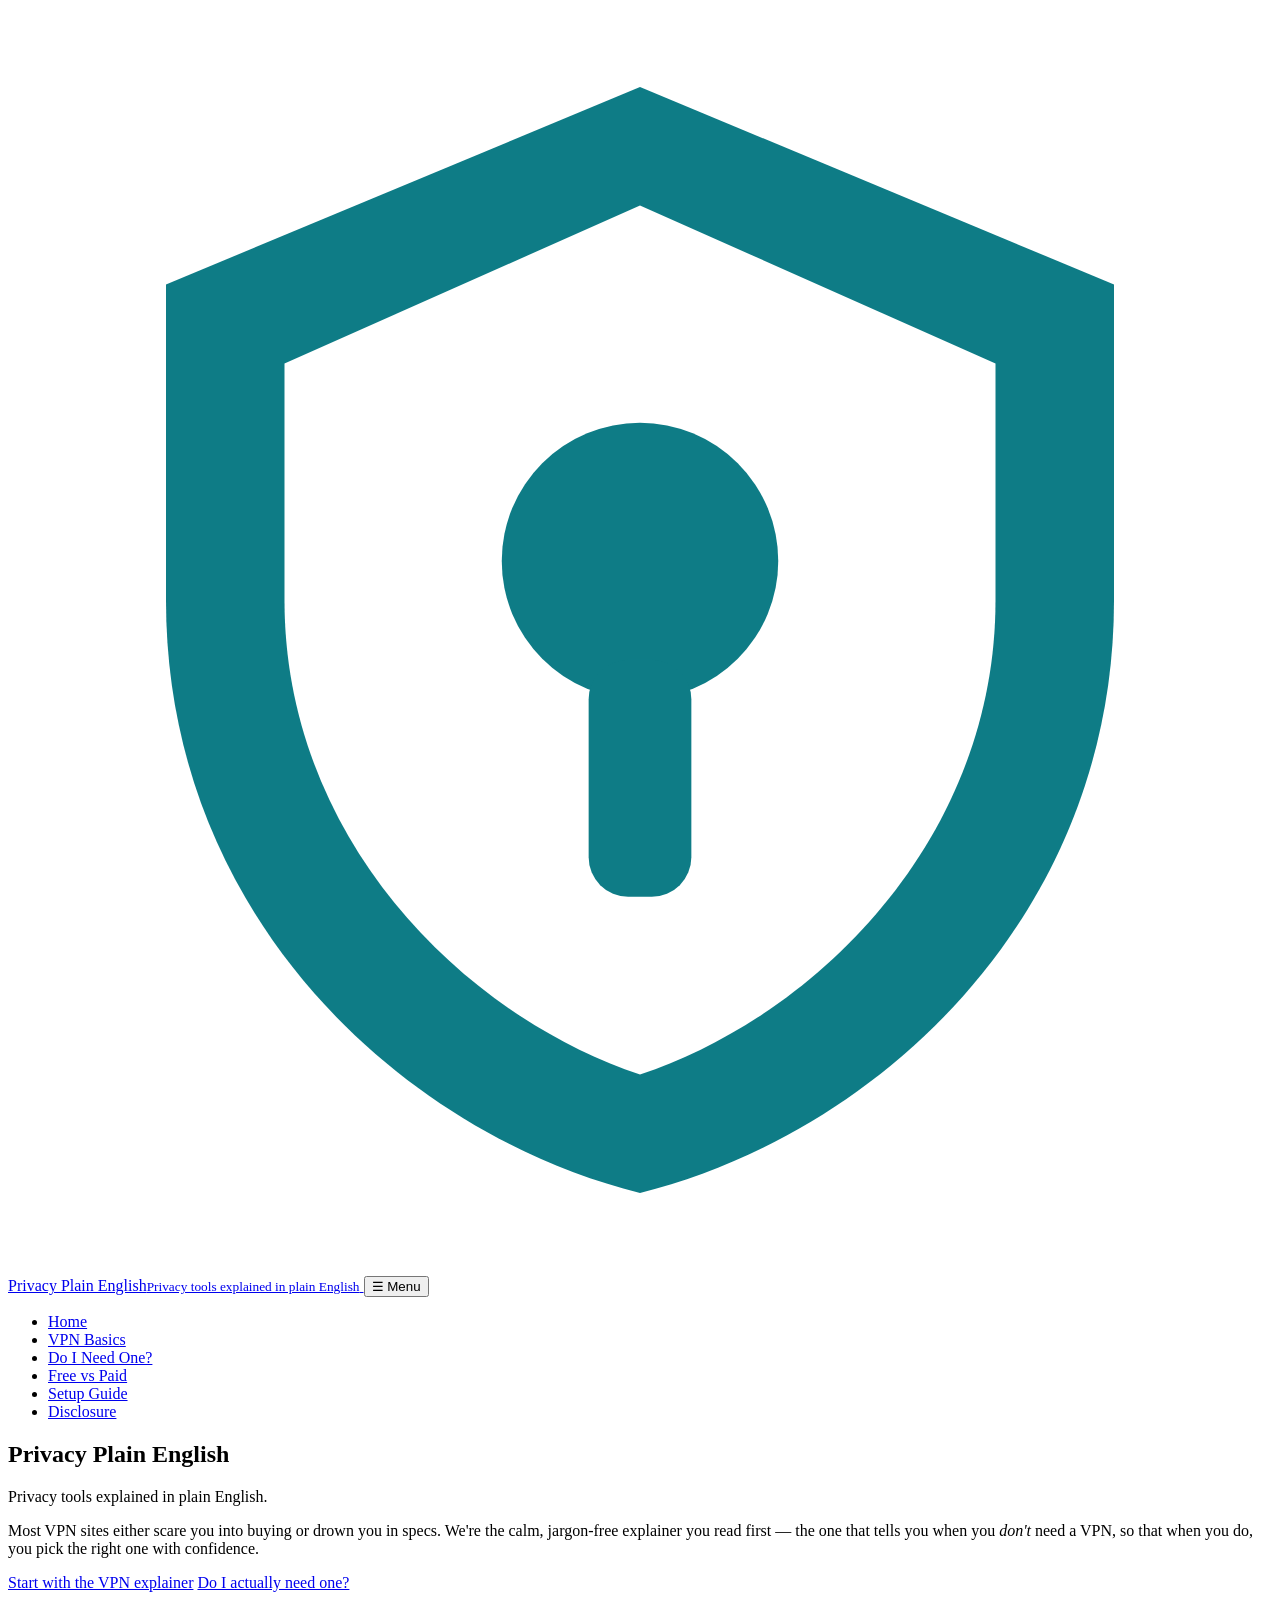
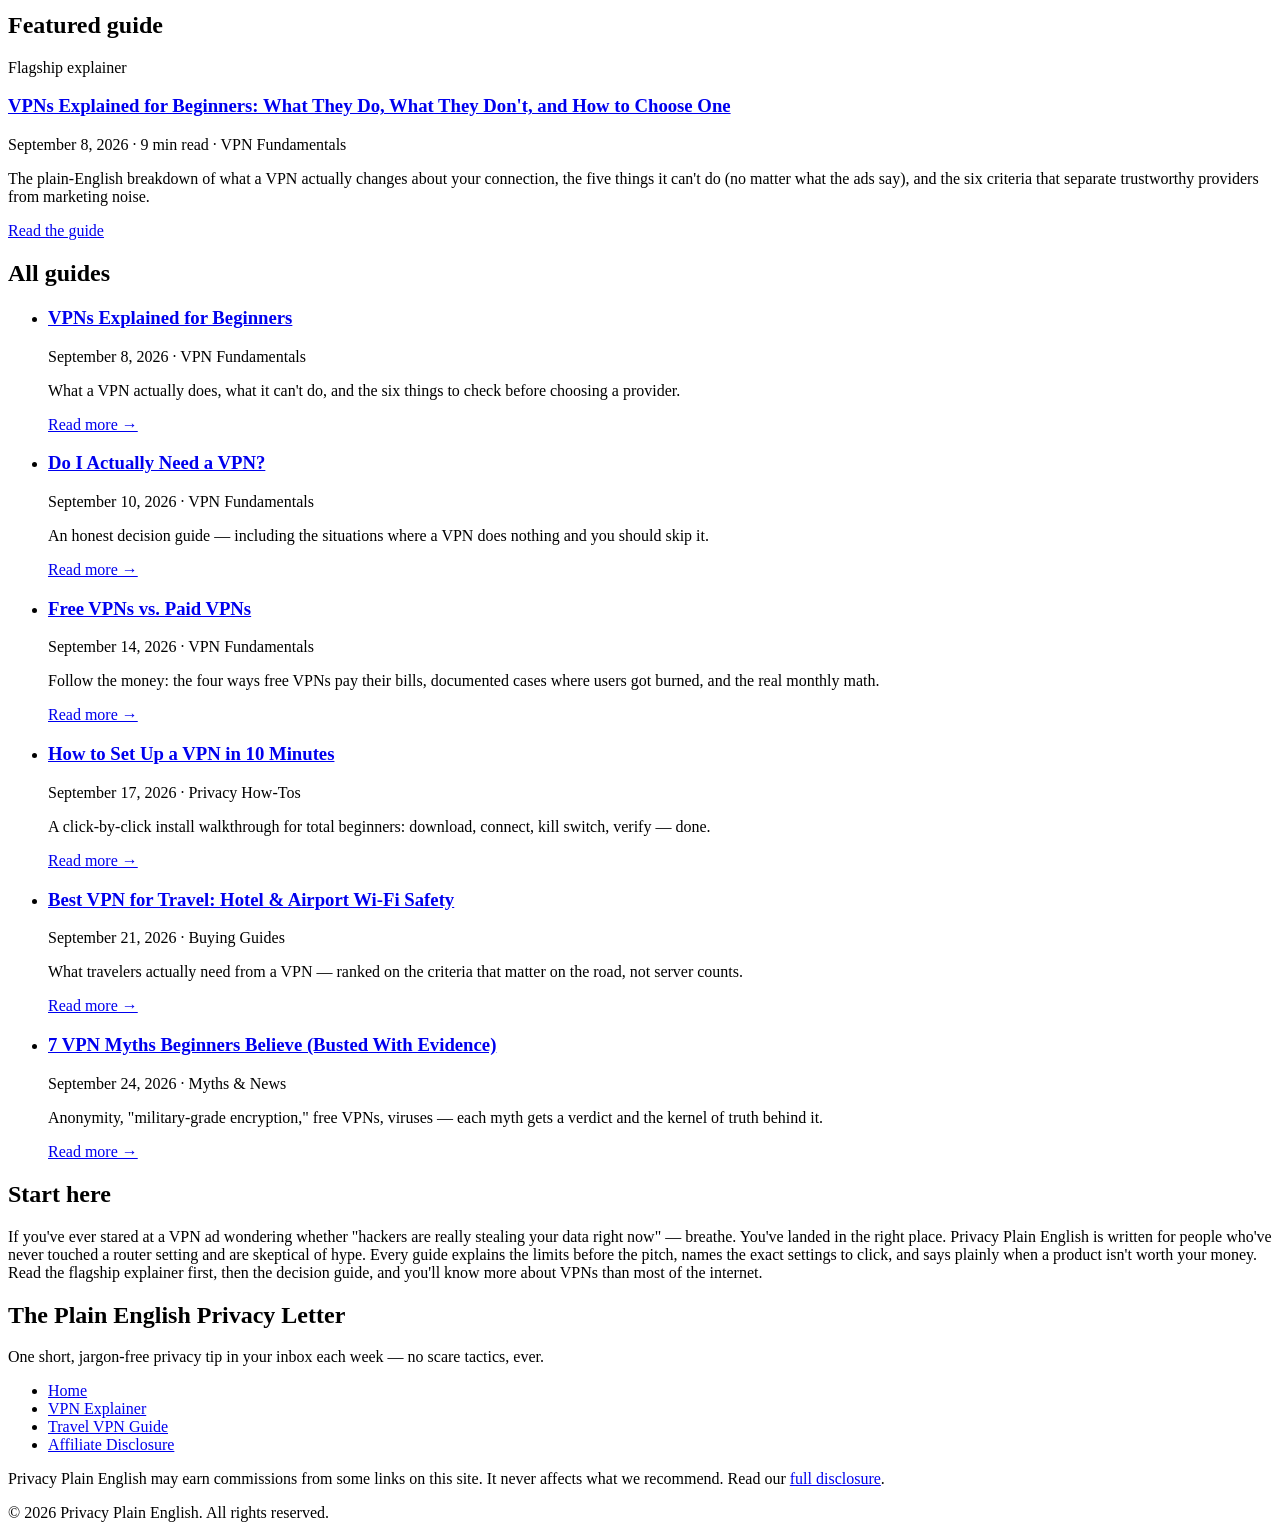
==== index.html @ 390516c3 "Initial upload: Privacy Plain English - VPN and privacy basics" ====
<!DOCTYPE html>
<html lang="en">
<head>
  <meta charset="UTF-8">
  <meta name="viewport" content="width=device-width, initial-scale=1.0">
  <!-- MEDIVAVINE/JOURNEY: paste ad network script here -->
  <title>Privacy Plain English — Privacy tools explained in plain English</title>
  <meta name="description" content="Privacy Plain English explains VPNs and digital privacy tools in calm, jargon-free language. No fear, no hype — just honest guides for absolute beginners.">
  <meta property="og:title" content="Privacy Plain English — Privacy tools explained in plain English">
  <meta property="og:description" content="Calm, jargon-free VPN and privacy guides for absolute beginners. We tell you when you don't need a VPN, so you can trust us when you do.">
  <meta property="og:type" content="website">
  <meta property="og:url" content="https://vpn-privacy.pages.dev/">
  <link rel="stylesheet" href="styles.css">
</head>
<body>
  <header class="site-header">
    <div class="header-inner">
      <a class="brand" href="index.html" aria-label="Privacy Plain English — home">
        <svg class="brand-mark" viewBox="0 0 32 32" role="img" aria-label="Privacy Plain English logo: a shield with a keyhole">
          <path d="M16 2 L28 7 V15 C28 23 22 28.5 16 30 C10 28.5 4 23 4 15 V7 Z" fill="#0e7c86"/>
          <path d="M16 5 L25 9 V15 C25 21 20.5 25.5 16 27 C11.5 25.5 7 21 7 15 V9 Z" fill="#ffffff"/>
          <circle cx="16" cy="14" r="3.5" fill="#0e7c86"/>
          <rect x="14.7" y="16.5" width="2.6" height="6" rx="1" fill="#0e7c86"/>
        </svg>
        <span class="brand-name">Privacy Plain English<small>Privacy tools explained in plain English</small></span>
      </a>
      <button class="nav-toggle" id="navToggle" aria-expanded="false" aria-controls="primaryNav" aria-label="Open menu">☰ Menu</button>
      <nav class="site-nav" id="primaryNav" aria-label="Primary">
        <ul>
          <li><a href="index.html">Home</a></li>
          <li><a href="articles/vpn-explained-for-beginners.html">VPN Basics</a></li>
          <li><a href="articles/do-i-need-a-vpn.html">Do I Need One?</a></li>
          <li><a href="articles/free-vs-paid-vpns.html">Free vs Paid</a></li>
          <li><a href="articles/how-to-set-up-a-vpn.html">Setup Guide</a></li>
          <li><a href="disclosure.html">Disclosure</a></li>
        </ul>
      </nav>
    </div>
  </header>

  <main>
    <section class="hero" aria-labelledby="hero-title">
      <div class="wrap">
        <h1 id="hero-title">Privacy Plain English</h1>
        <p class="tagline">Privacy tools explained in plain English.</p>
        <p class="pitch">Most VPN sites either scare you into buying or drown you in specs. We're the calm, jargon-free explainer you read first — the one that tells you when you <em>don't</em> need a VPN, so that when you do, you pick the right one with confidence.</p>
        <a class="btn" href="articles/vpn-explained-for-beginners.html">Start with the VPN explainer</a>
        <a class="btn-ghost" href="articles/do-i-need-a-vpn.html">Do I actually need one?</a>
      </div>
    </section>

    <section class="section" aria-labelledby="featured-title">
      <div class="wrap">
        <h2 id="featured-title">Featured guide</h2>
        <div class="featured-card">
          <p class="kicker">Flagship explainer</p>
          <h3><a href="articles/vpn-explained-for-beginners.html">VPNs Explained for Beginners: What They Do, What They Don't, and How to Choose One</a></h3>
          <p class="meta">September 8, 2026 · 9 min read · VPN Fundamentals</p>
          <p>The plain-English breakdown of what a VPN actually changes about your connection, the five things it can't do (no matter what the ads say), and the six criteria that separate trustworthy providers from marketing noise.</p>
          <a class="btn-ghost" href="articles/vpn-explained-for-beginners.html">Read the guide</a>
        </div>
      </div>
    </section>

    <section class="section" aria-labelledby="all-articles" style="padding-top:0;">
      <div class="wrap">
        <h2 id="all-articles">All guides</h2>
        <ul class="card-grid">
          <li class="card">
            <h3><a href="articles/vpn-explained-for-beginners.html">VPNs Explained for Beginners</a></h3>
            <p class="meta">September 8, 2026 · VPN Fundamentals</p>
            <p>What a VPN actually does, what it can't do, and the six things to check before choosing a provider.</p>
            <a class="read-more" href="articles/vpn-explained-for-beginners.html">Read more →</a>
          </li>
          <li class="card">
            <h3><a href="articles/do-i-need-a-vpn.html">Do I Actually Need a VPN?</a></h3>
            <p class="meta">September 10, 2026 · VPN Fundamentals</p>
            <p>An honest decision guide — including the situations where a VPN does nothing and you should skip it.</p>
            <a class="read-more" href="articles/do-i-need-a-vpn.html">Read more →</a>
          </li>
          <li class="card">
            <h3><a href="articles/free-vs-paid-vpns.html">Free VPNs vs. Paid VPNs</a></h3>
            <p class="meta">September 14, 2026 · VPN Fundamentals</p>
            <p>Follow the money: the four ways free VPNs pay their bills, documented cases where users got burned, and the real monthly math.</p>
            <a class="read-more" href="articles/free-vs-paid-vpns.html">Read more →</a>
          </li>
          <li class="card">
            <h3><a href="articles/how-to-set-up-a-vpn.html">How to Set Up a VPN in 10 Minutes</a></h3>
            <p class="meta">September 17, 2026 · Privacy How-Tos</p>
            <p>A click-by-click install walkthrough for total beginners: download, connect, kill switch, verify — done.</p>
            <a class="read-more" href="articles/how-to-set-up-a-vpn.html">Read more →</a>
          </li>
          <li class="card">
            <h3><a href="articles/best-vpn-for-travel.html">Best VPN for Travel: Hotel &amp; Airport Wi-Fi Safety</a></h3>
            <p class="meta">September 21, 2026 · Buying Guides</p>
            <p>What travelers actually need from a VPN — ranked on the criteria that matter on the road, not server counts.</p>
            <a class="read-more" href="articles/best-vpn-for-travel.html">Read more →</a>
          </li>
          <li class="card">
            <h3><a href="articles/vpn-myths-busted.html">7 VPN Myths Beginners Believe (Busted With Evidence)</a></h3>
            <p class="meta">September 24, 2026 · Myths &amp; News</p>
            <p>Anonymity, "military-grade encryption," free VPNs, viruses — each myth gets a verdict and the kernel of truth behind it.</p>
            <a class="read-more" href="articles/vpn-myths-busted.html">Read more →</a>
          </li>
        </ul>
      </div>
    </section>

    <section class="section" aria-labelledby="about-title" style="padding-top:0;">
      <div class="wrap">
        <div class="about-blurb">
          <h2 id="about-title">Start here</h2>
          <p>If you've ever stared at a VPN ad wondering whether "hackers are really stealing your data right now" — breathe. You've landed in the right place. Privacy Plain English is written for people who've never touched a router setting and are skeptical of hype. Every guide explains the limits before the pitch, names the exact settings to click, and says plainly when a product isn't worth your money. Read the flagship explainer first, then the decision guide, and you'll know more about VPNs than most of the internet.</p>
        </div>
      </div>
    </section>

    <section class="section" aria-labelledby="newsletter-title" style="padding-top:0;">
      <div class="wrap">
        <div class="newsletter-card">
          <h2 id="newsletter-title">The Plain English Privacy Letter</h2>
          <p>One short, jargon-free privacy tip in your inbox each week — no scare tactics, ever.</p>
          <!-- NEWSLETTER: paste Beehiiv/Substack embed here -->
        </div>
      </div>
    </section>
  </main>

  <footer class="site-footer">
    <div class="wrap">
      <div class="footer-grid">
        <nav aria-label="Footer">
          <ul>
            <li><a href="index.html">Home</a></li>
            <li><a href="articles/vpn-explained-for-beginners.html">VPN Explainer</a></li>
            <li><a href="articles/best-vpn-for-travel.html">Travel VPN Guide</a></li>
            <li><a href="disclosure.html">Affiliate Disclosure</a></li>
          </ul>
        </nav>
        <div>
          <p class="footer-note">Privacy Plain English may earn commissions from some links on this site. It never affects what we recommend. Read our <a href="disclosure.html">full disclosure</a>.</p>
        </div>
      </div>
      <p class="footer-note">© 2026 Privacy Plain English. All rights reserved.</p>
    </div>
  </footer>

  <script>
    (function () {
      var toggle = document.getElementById('navToggle');
      var nav = document.getElementById('primaryNav');
      toggle.addEventListener('click', function () {
        var open = nav.classList.toggle('open');
        toggle.setAttribute('aria-expanded', open ? 'true' : 'false');
        toggle.setAttribute('aria-label', open ? 'Close menu' : 'Open menu');
      });
    })();
  </script>
</body>
</html>
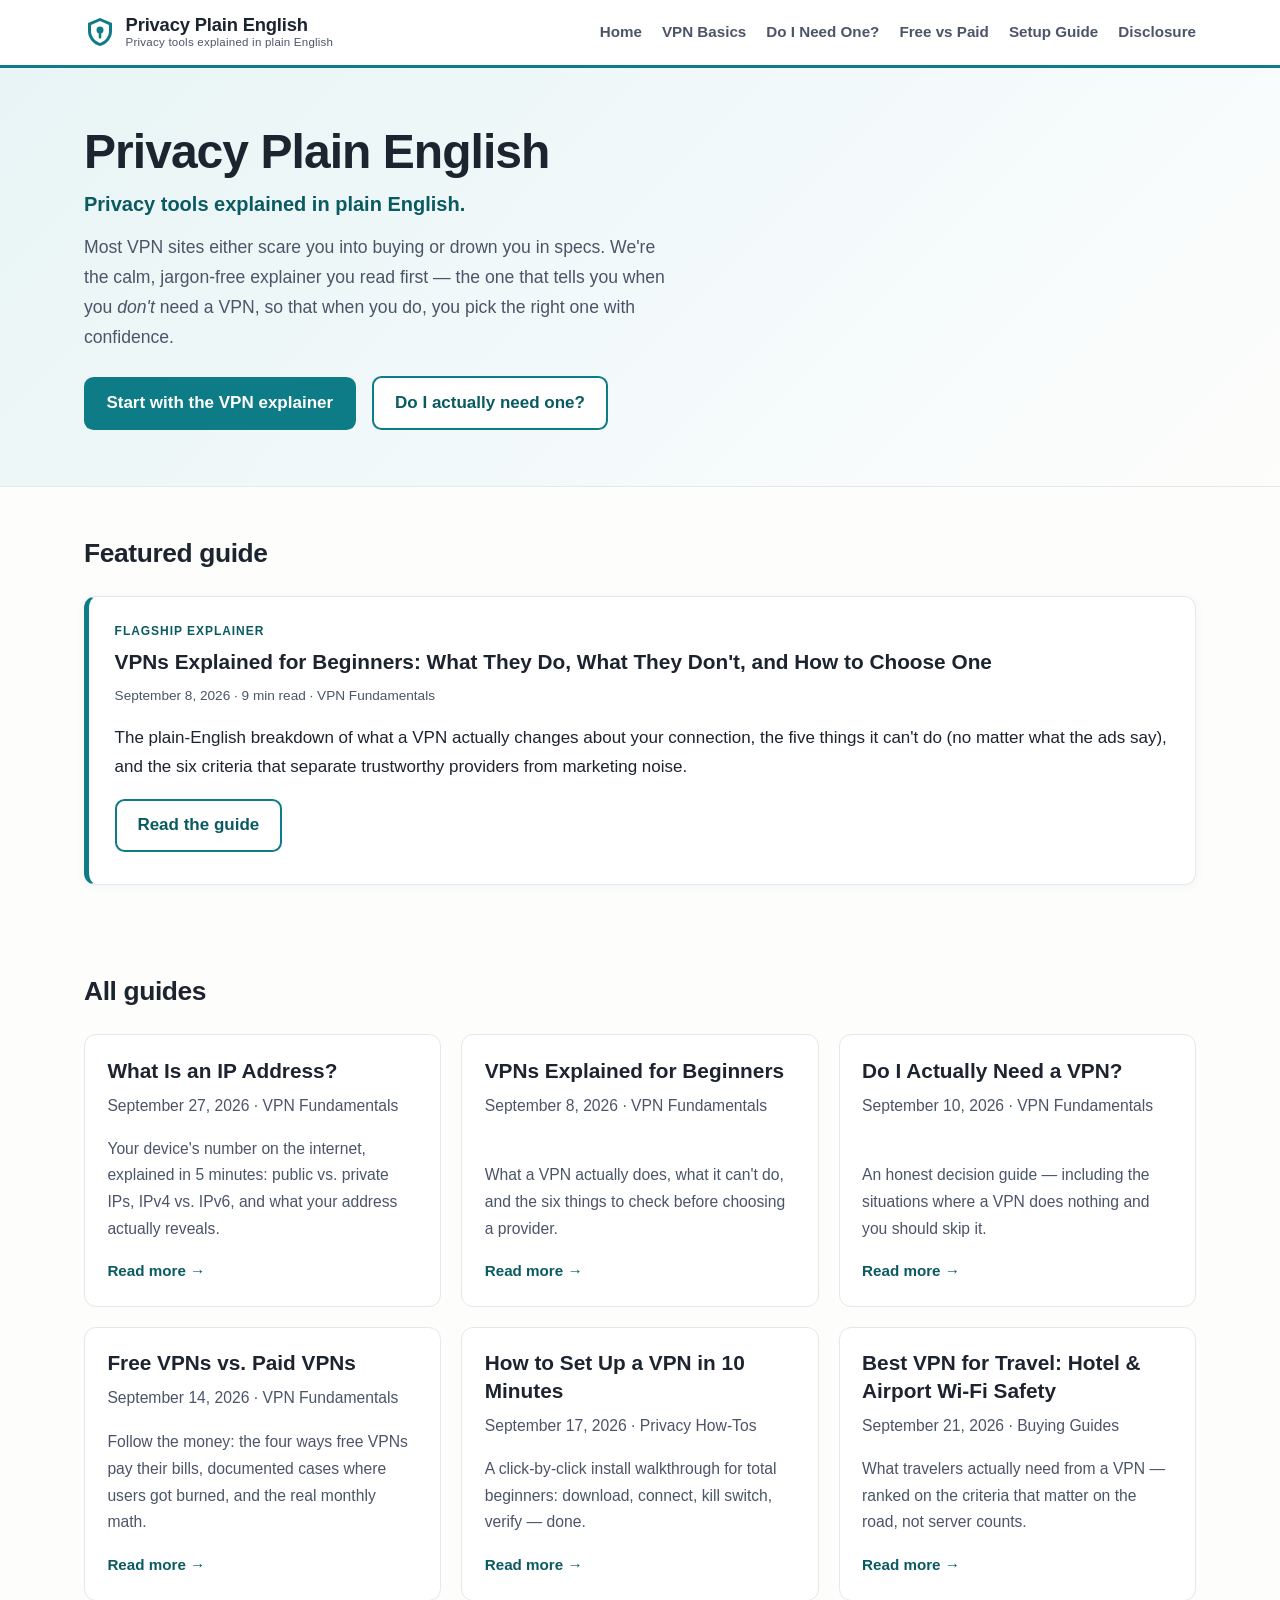
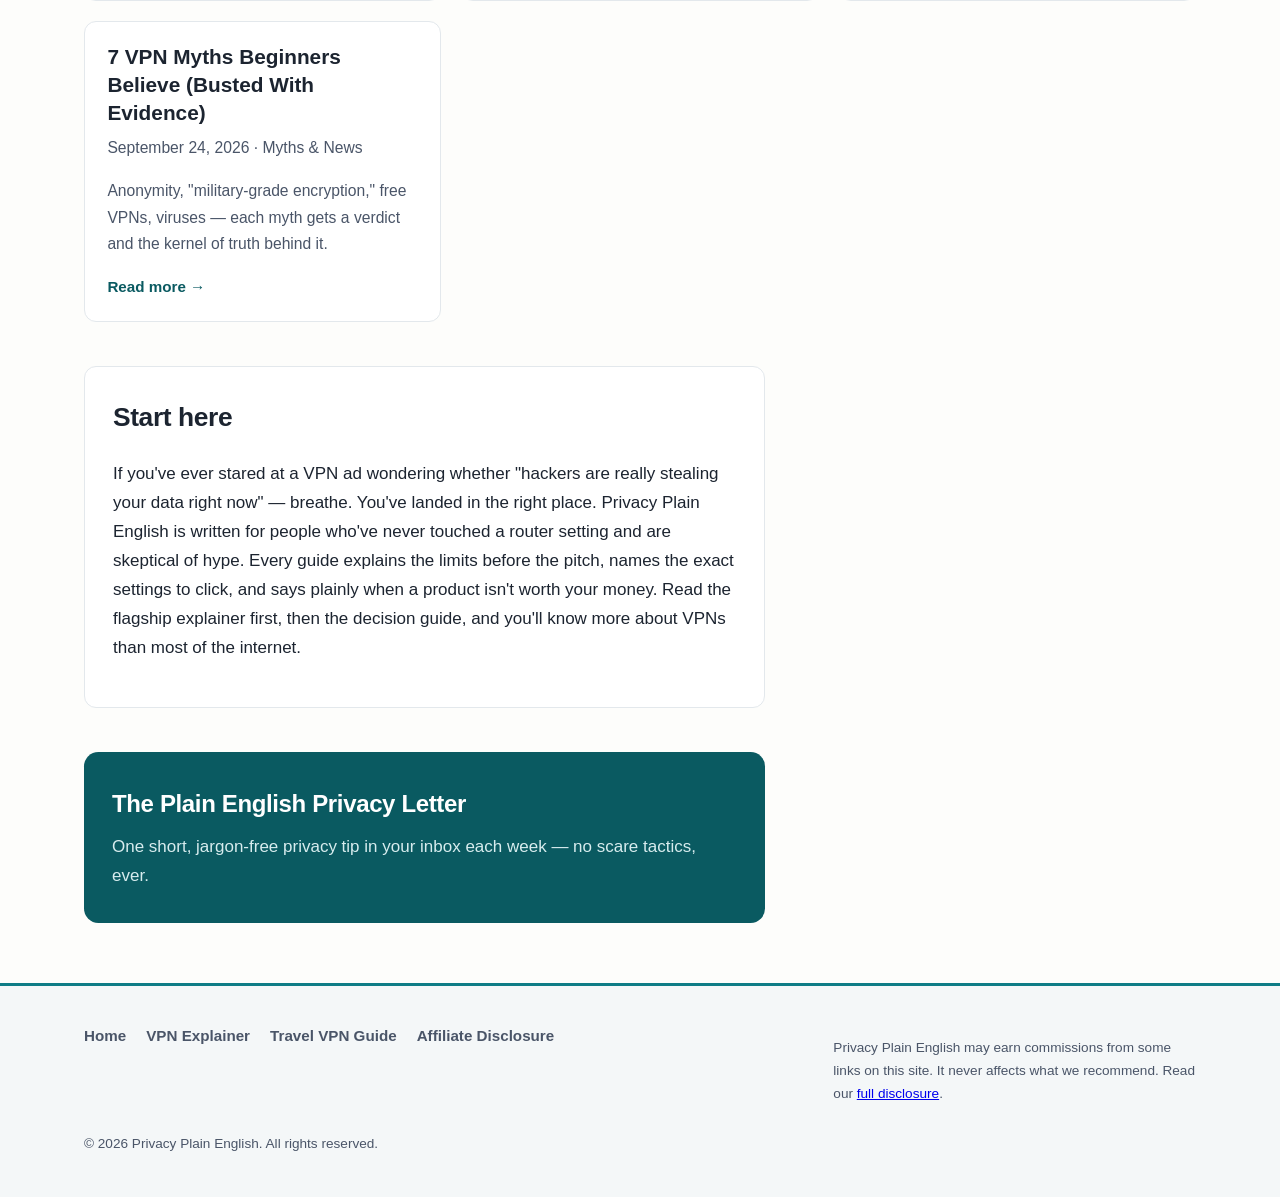
==== commit d7637bd3: "Sync index.html with new article" ====
--- a/index.html
+++ b/index.html
@@ -66,6 +66,12 @@
       <div class="wrap">
         <h2 id="all-articles">All guides</h2>
         <ul class="card-grid">
+          <li class="card">
+            <h3><a href="articles/what-is-an-ip-address.html">What Is an IP Address?</a></h3>
+            <p class="meta">September 27, 2026 · VPN Fundamentals</p>
+            <p>Your device's number on the internet, explained in 5 minutes: public vs. private IPs, IPv4 vs. IPv6, and what your address actually reveals.</p>
+            <a class="read-more" href="articles/what-is-an-ip-address.html">Read more →</a>
+          </li>
           <li class="card">
             <h3><a href="articles/vpn-explained-for-beginners.html">VPNs Explained for Beginners</a></h3>
             <p class="meta">September 8, 2026 · VPN Fundamentals</p>
--- a/styles.css
+++ b/styles.css
@@ -0,0 +1,428 @@
+/* Privacy Plain English — editorial blog styles
+   Accent: #0e7c86 (teal). Mobile-first, no frameworks. */
+
+:root {
+  --accent: #0e7c86;
+  --accent-dark: #0a5a61;
+  --accent-soft: #e8f4f5;
+  --ink: #1c2430;
+  --ink-soft: #4a5568;
+  --paper: #fdfdfb;
+  --line: #e3e8ec;
+  --card: #ffffff;
+  --maxw: 72ch;
+}
+
+* { box-sizing: border-box; }
+
+html { -webkit-text-size-adjust: 100%; scroll-behavior: smooth; }
+
+body {
+  margin: 0;
+  font-family: -apple-system, BlinkMacSystemFont, "Segoe UI", Roboto, Helvetica,
+               Arial, sans-serif, "Apple Color Emoji", "Segoe UI Emoji";
+  color: var(--ink);
+  background: var(--paper);
+  line-height: 1.7;
+  font-size: 1.0625rem;
+}
+
+/* ---------- Header & nav ---------- */
+
+.site-header {
+  border-bottom: 3px solid var(--accent);
+  background: var(--card);
+  position: sticky;
+  top: 0;
+  z-index: 50;
+}
+
+.header-inner {
+  max-width: 72rem;
+  margin: 0 auto;
+  padding: 0.9rem 1.25rem;
+  display: flex;
+  align-items: center;
+  justify-content: space-between;
+  gap: 1rem;
+}
+
+.brand {
+  display: flex;
+  align-items: center;
+  gap: 0.6rem;
+  text-decoration: none;
+  color: var(--ink);
+}
+
+.brand-mark {
+  width: 2rem;
+  height: 2rem;
+  flex: none;
+}
+
+.brand-name {
+  font-size: 1.15rem;
+  font-weight: 700;
+  letter-spacing: -0.01em;
+  line-height: 1.2;
+}
+
+.brand-name small {
+  display: block;
+  font-size: 0.72rem;
+  font-weight: 500;
+  color: var(--ink-soft);
+  letter-spacing: 0.02em;
+}
+
+.nav-toggle {
+  display: none;
+  background: none;
+  border: 2px solid var(--line);
+  border-radius: 0.5rem;
+  padding: 0.45rem 0.7rem;
+  font-size: 1rem;
+  cursor: pointer;
+  color: var(--ink);
+}
+
+.site-nav ul {
+  list-style: none;
+  margin: 0;
+  padding: 0;
+  display: flex;
+  gap: 1.25rem;
+  align-items: center;
+}
+
+.site-nav a {
+  text-decoration: none;
+  color: var(--ink-soft);
+  font-weight: 600;
+  font-size: 0.95rem;
+  padding: 0.25rem 0;
+  border-bottom: 2px solid transparent;
+}
+
+.site-nav a:hover,
+.site-nav a:focus-visible {
+  color: var(--accent-dark);
+  border-bottom-color: var(--accent);
+}
+
+/* ---------- Layout ---------- */
+
+.wrap {
+  max-width: 72rem;
+  margin: 0 auto;
+  padding: 0 1.25rem;
+}
+
+main { display: block; }
+
+/* ---------- Hero (homepage) ---------- */
+
+.hero {
+  background: linear-gradient(135deg, var(--accent-soft) 0%, #f4fafb 60%, var(--paper) 100%);
+  border-bottom: 1px solid var(--line);
+  padding: 3.5rem 0 3rem;
+}
+
+.hero h1 {
+  font-size: 2.5rem;
+  line-height: 1.15;
+  letter-spacing: -0.02em;
+  margin: 0 0 0.5rem;
+  max-width: 22ch;
+}
+
+.hero .tagline {
+  font-size: 1.25rem;
+  color: var(--accent-dark);
+  font-weight: 600;
+  margin: 0 0 0.75rem;
+}
+
+.hero p.pitch {
+  max-width: 60ch;
+  color: var(--ink-soft);
+  margin: 0 0 1.5rem;
+  font-size: 1.1rem;
+}
+
+.btn {
+  display: inline-block;
+  background: var(--accent);
+  color: #fff;
+  text-decoration: none;
+  font-weight: 700;
+  padding: 0.75rem 1.4rem;
+  border-radius: 0.6rem;
+  margin-right: 0.75rem;
+  margin-bottom: 0.5rem;
+}
+
+.btn:hover, .btn:focus-visible { background: var(--accent-dark); }
+
+.btn-ghost {
+  display: inline-block;
+  border: 2px solid var(--accent);
+  color: var(--accent-dark);
+  text-decoration: none;
+  font-weight: 700;
+  padding: 0.65rem 1.3rem;
+  border-radius: 0.6rem;
+  margin-bottom: 0.5rem;
+  background: #fff;
+}
+
+.btn-ghost:hover, .btn-ghost:focus-visible { background: var(--accent-soft); }
+
+/* ---------- Sections ---------- */
+
+.section { padding: 2.75rem 0; }
+.section h2 {
+  font-size: 1.65rem;
+  letter-spacing: -0.015em;
+  margin: 0 0 1.25rem;
+}
+
+/* ---------- Cards & grids ---------- */
+
+.featured-card {
+  border: 1px solid var(--line);
+  border-left: 5px solid var(--accent);
+  border-radius: 0.75rem;
+  padding: 1.5rem 1.6rem;
+  background: var(--card);
+  margin-bottom: 2.5rem;
+  box-shadow: 0 2px 10px rgba(14, 124, 134, 0.06);
+}
+
+.kicker {
+  text-transform: uppercase;
+  font-size: 0.75rem;
+  letter-spacing: 0.08em;
+  color: var(--accent-dark);
+  font-weight: 700;
+  margin: 0 0 0.4rem;
+}
+
+.featured-card h3, .card h3 { margin: 0 0 0.5rem; font-size: 1.3rem; line-height: 1.35; }
+.featured-card h3 a, .card h3 a { color: var(--ink); text-decoration: none; }
+.featured-card h3 a:hover, .card h3 a:hover { color: var(--accent-dark); text-decoration: underline; }
+
+.card-grid {
+  display: grid;
+  grid-template-columns: 1fr;
+  gap: 1.25rem;
+  list-style: none;
+  margin: 0;
+  padding: 0;
+}
+
+.card {
+  border: 1px solid var(--line);
+  border-radius: 0.75rem;
+  padding: 1.35rem 1.4rem;
+  background: var(--card);
+  display: flex;
+  flex-direction: column;
+}
+
+.card p { color: var(--ink-soft); margin: 0 0 1rem; font-size: 0.98rem; flex: 1; }
+
+.card .read-more {
+  color: var(--accent-dark);
+  font-weight: 700;
+  text-decoration: none;
+  font-size: 0.95rem;
+}
+
+.card .read-more:hover { text-decoration: underline; }
+
+.meta {
+  font-size: 0.85rem;
+  color: var(--ink-soft);
+  margin: 0 0 0.75rem;
+}
+
+/* ---------- About / newsletter ---------- */
+
+.about-blurb {
+  background: var(--card);
+  border: 1px solid var(--line);
+  border-radius: 0.75rem;
+  padding: 1.75rem;
+  max-width: var(--maxw);
+}
+
+.newsletter-card {
+  background: var(--accent-dark);
+  color: #fff;
+  border-radius: 0.9rem;
+  padding: 2rem 1.75rem;
+  max-width: var(--maxw);
+}
+
+.newsletter-card h2 { margin: 0 0 0.5rem; font-size: 1.5rem; }
+.newsletter-card p { margin: 0; color: #d7ecee; }
+
+/* ---------- Article pages ---------- */
+
+.breadcrumb {
+  padding: 1.25rem 0 0;
+  font-size: 0.9rem;
+}
+
+.breadcrumb a { color: var(--accent-dark); font-weight: 600; text-decoration: none; }
+.breadcrumb a:hover { text-decoration: underline; }
+
+.article-body { max-width: var(--maxw); padding-bottom: 3rem; }
+
+.article-body h1 {
+  font-size: 2.1rem;
+  line-height: 1.2;
+  letter-spacing: -0.02em;
+  margin: 0.5rem 0 0.6rem;
+}
+
+.byline {
+  color: var(--ink-soft);
+  font-size: 0.95rem;
+  margin: 0 0 1.25rem;
+}
+
+.byline strong { color: var(--ink); }
+
+.affiliate-notice {
+  background: var(--accent-soft);
+  border: 1px solid #cfe6e8;
+  border-radius: 0.6rem;
+  padding: 0.85rem 1.1rem;
+  font-size: 0.92rem;
+  margin: 0 0 1.75rem;
+}
+
+.affiliate-notice a { color: var(--accent-dark); font-weight: 600; }
+
+.article-body h2 {
+  font-size: 1.5rem;
+  letter-spacing: -0.015em;
+  margin: 2.25rem 0 0.9rem;
+  padding-top: 0.5rem;
+}
+
+.article-body h3 { font-size: 1.2rem; margin: 1.6rem 0 0.6rem; }
+
+.article-body p { margin: 0 0 1.1rem; }
+
+.article-body ul, .article-body ol { margin: 0 0 1.25rem; padding-left: 1.5rem; }
+.article-body li { margin-bottom: 0.5rem; }
+
+.article-body a { color: var(--accent-dark); }
+.article-body a:hover { color: var(--accent); }
+
+.intro-hook { font-size: 1.15rem; color: var(--ink); }
+
+.callout {
+  border-left: 4px solid var(--accent);
+  background: #f7fbfb;
+  padding: 1rem 1.25rem;
+  border-radius: 0 0.6rem 0.6rem 0;
+  margin: 1.5rem 0;
+}
+
+.callout p:last-child { margin-bottom: 0; }
+
+.faq { margin-top: 2.5rem; }
+.faq dt { font-weight: 700; margin-top: 1.1rem; }
+.faq dd { margin: 0.25rem 0 0.9rem; color: var(--ink-soft); }
+
+.keep-reading {
+  border-top: 2px solid var(--line);
+  margin-top: 3rem;
+  padding-top: 1.75rem;
+}
+
+.keep-reading h2 { font-size: 1.35rem; margin-top: 0; }
+
+.keep-reading ul { list-style: none; padding: 0; margin: 0; }
+.keep-reading li { margin-bottom: 0.6rem; }
+
+/* Styled SVG figures in place of photos */
+.figure {
+  border: 1px solid var(--line);
+  border-radius: 0.75rem;
+  background: var(--card);
+  padding: 1rem;
+  margin: 1.5rem 0;
+}
+
+.figure svg { display: block; width: 100%; height: auto; }
+
+.figure figcaption {
+  font-size: 0.88rem;
+  color: var(--ink-soft);
+  margin-top: 0.6rem;
+  text-align: center;
+}
+
+/* ---------- Footer ---------- */
+
+.site-footer {
+  border-top: 3px solid var(--accent);
+  background: #f4f7f8;
+  padding: 2.25rem 0 1.75rem;
+  margin-top: 1rem;
+}
+
+.footer-grid {
+  display: grid;
+  grid-template-columns: 1fr;
+  gap: 1.5rem;
+}
+
+.site-footer nav ul {
+  list-style: none;
+  margin: 0;
+  padding: 0;
+  display: flex;
+  flex-wrap: wrap;
+  gap: 0.25rem 1.25rem;
+}
+
+.site-footer nav a {
+  color: var(--ink-soft);
+  text-decoration: none;
+  font-size: 0.95rem;
+  font-weight: 600;
+}
+
+.site-footer nav a:hover { color: var(--accent-dark); }
+
+.footer-note { font-size: 0.85rem; color: var(--ink-soft); max-width: 65ch; }
+
+/* ---------- Responsive ---------- */
+
+@media (min-width: 720px) {
+  .card-grid { grid-template-columns: repeat(2, 1fr); }
+  .hero h1 { font-size: 3rem; }
+  .article-body h1 { font-size: 2.5rem; }
+  .footer-grid { grid-template-columns: 2fr 1fr; }
+}
+
+@media (min-width: 1024px) {
+  .card-grid { grid-template-columns: repeat(3, 1fr); }
+}
+
+@media (max-width: 719px) {
+  .nav-toggle { display: inline-block; }
+  .site-nav { display: none; width: 100%; }
+  .site-nav.open { display: block; }
+  .site-nav ul { flex-direction: column; align-items: flex-start; gap: 0; padding: 0.5rem 0; }
+  .site-nav li { width: 100%; }
+  .site-nav a { display: block; padding: 0.6rem 0.25rem; border-bottom: 1px solid var(--line); }
+  .header-inner { flex-wrap: wrap; }
+}
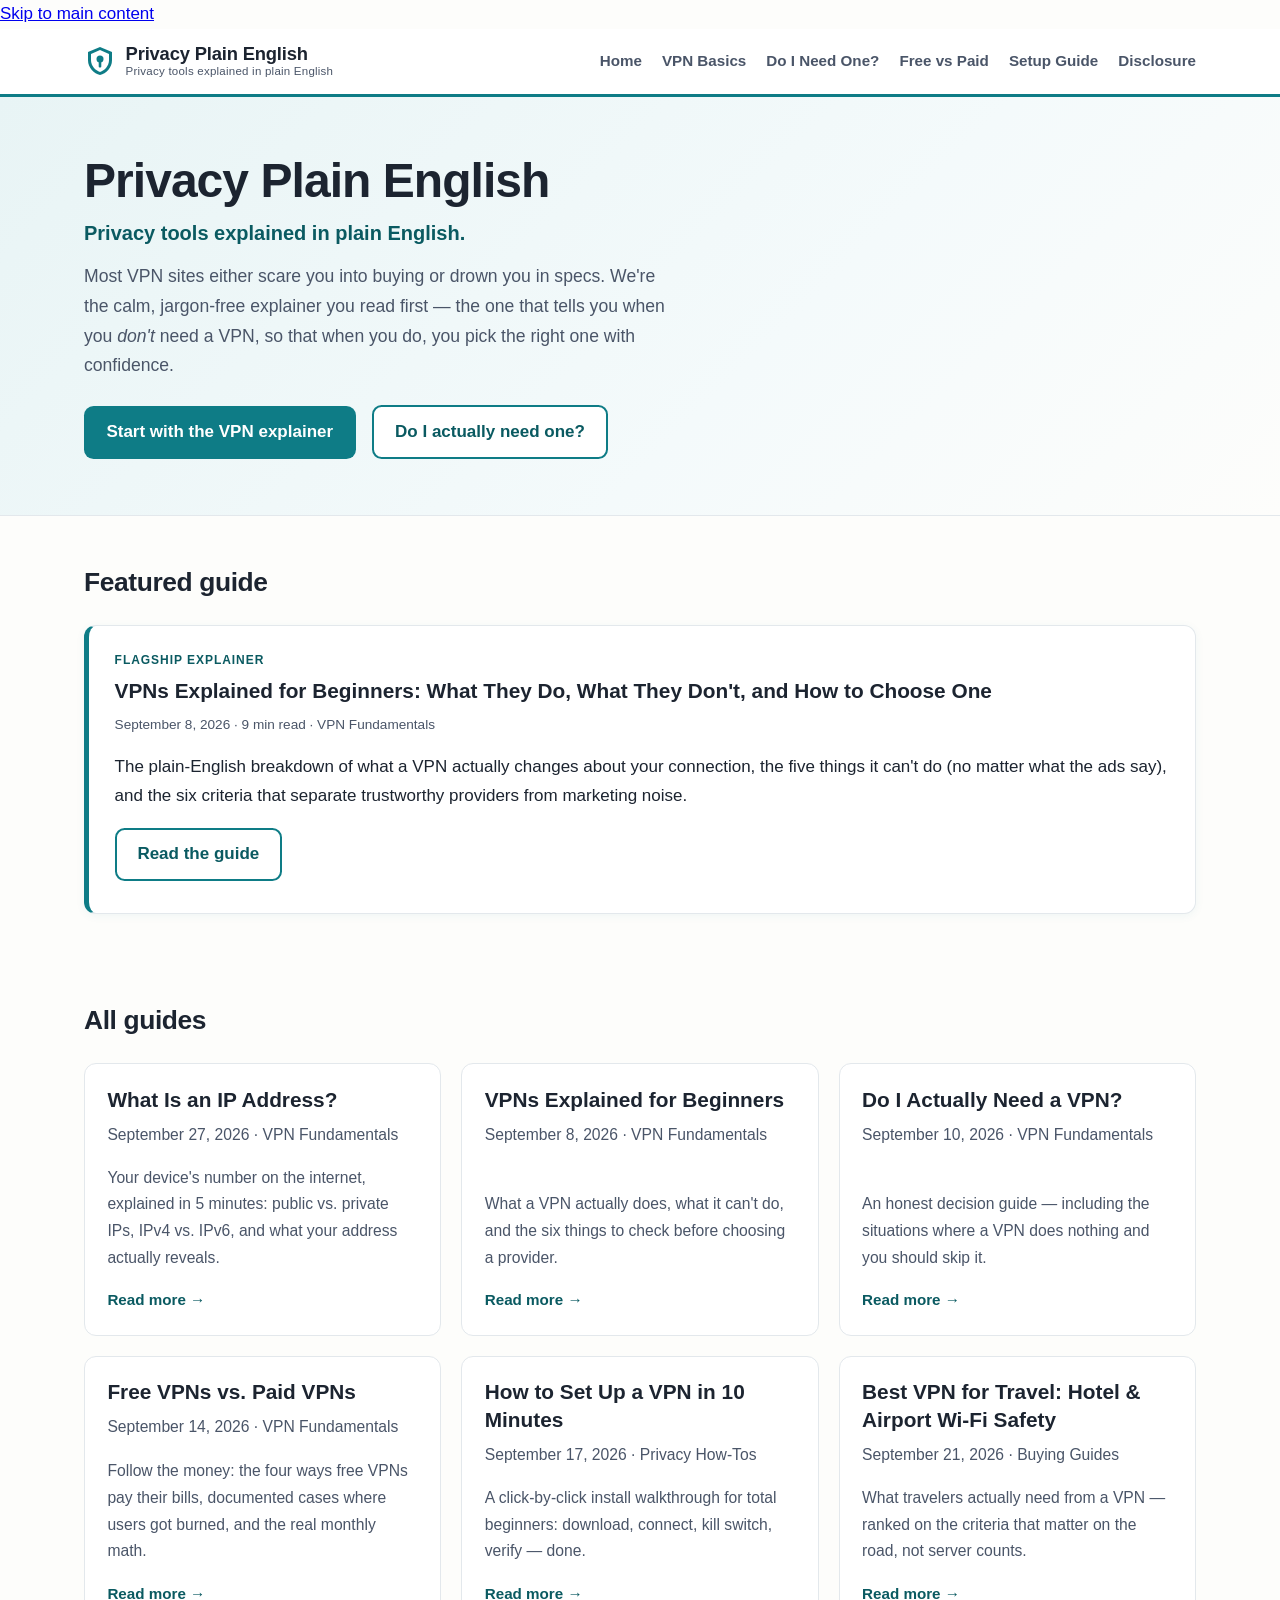
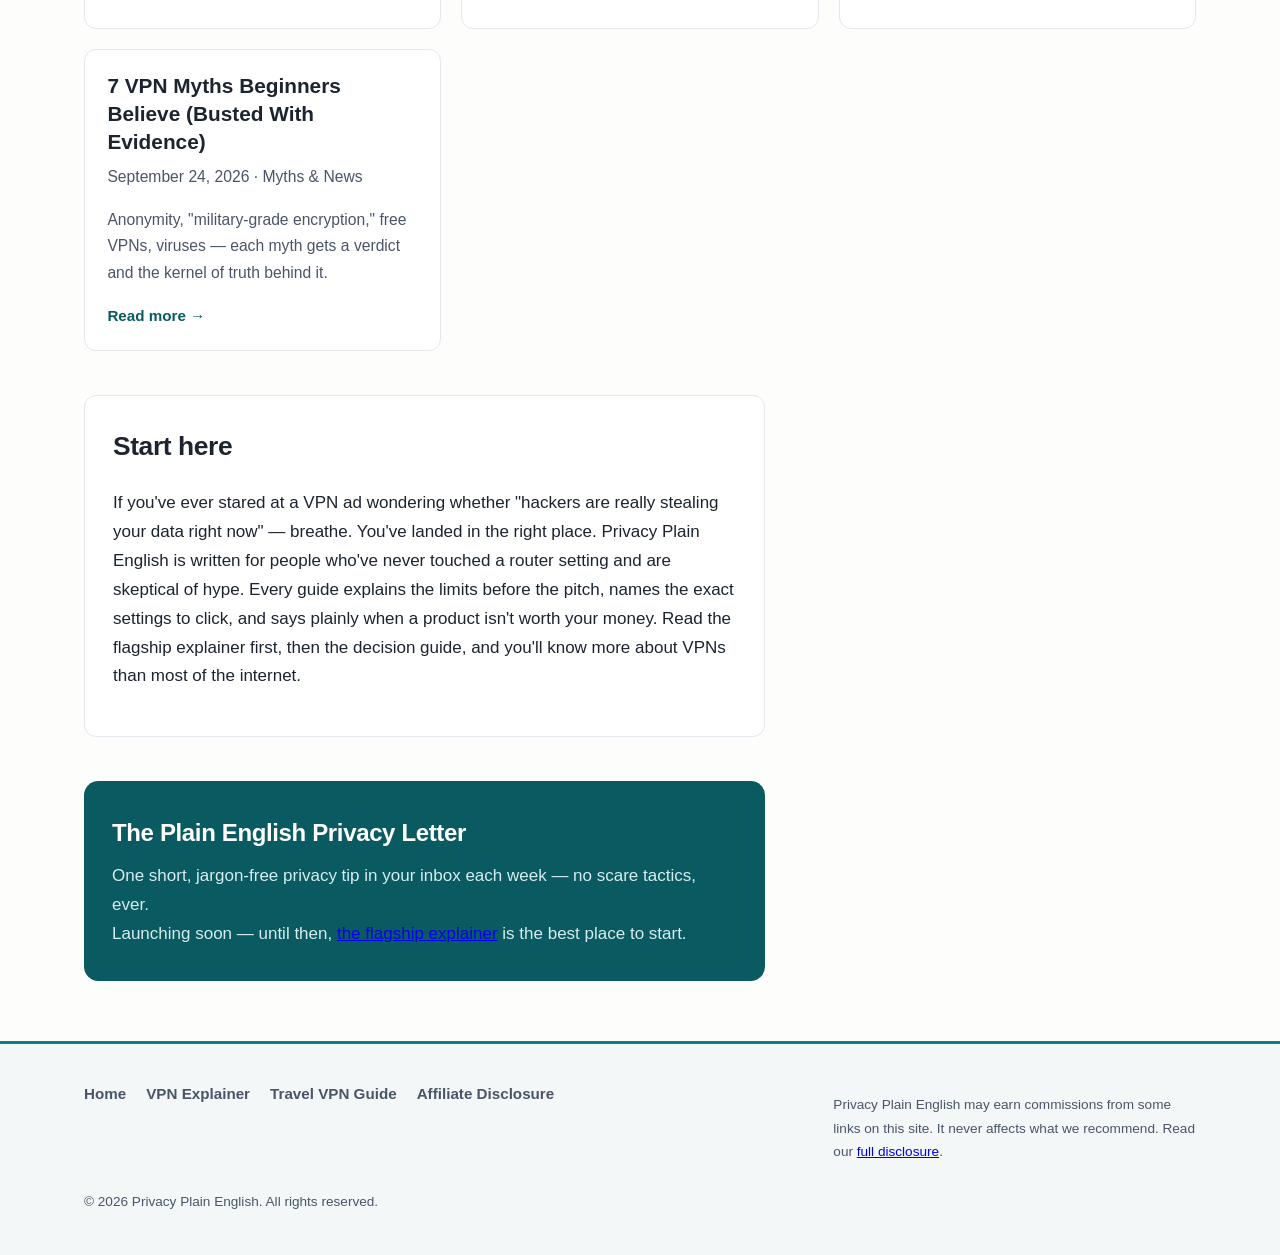
==== commit fea92900: "Improvement pass: update index.html" ====
--- a/index.html
+++ b/index.html
@@ -9,10 +9,11 @@
   <meta property="og:title" content="Privacy Plain English — Privacy tools explained in plain English">
   <meta property="og:description" content="Calm, jargon-free VPN and privacy guides for absolute beginners. We tell you when you don't need a VPN, so you can trust us when you do.">
   <meta property="og:type" content="website">
-  <meta property="og:url" content="https://vpn-privacy.pages.dev/">
+  <meta property="og:url" content="https://vpn-privacy-site.pages.dev/">
   <link rel="stylesheet" href="styles.css">
 </head>
 <body>
+  <a class="skip-link" href="#main">Skip to main content</a>
   <header class="site-header">
     <div class="header-inner">
       <a class="brand" href="index.html" aria-label="Privacy Plain English — home">
@@ -38,7 +39,7 @@
     </div>
   </header>
 
-  <main>
+  <main id="main">
     <section class="hero" aria-labelledby="hero-title">
       <div class="wrap">
         <h1 id="hero-title">Privacy Plain English</h1>
@@ -126,6 +127,7 @@
         <div class="newsletter-card">
           <h2 id="newsletter-title">The Plain English Privacy Letter</h2>
           <p>One short, jargon-free privacy tip in your inbox each week — no scare tactics, ever.</p>
+          <p class="newsletter-soon">Launching soon — until then, <a href="articles/vpn-explained-for-beginners.html">the flagship explainer</a> is the best place to start.</p>
           <!-- NEWSLETTER: paste Beehiiv/Substack embed here -->
         </div>
       </div>
@@ -155,10 +157,26 @@
     (function () {
       var toggle = document.getElementById('navToggle');
       var nav = document.getElementById('primaryNav');
-      toggle.addEventListener('click', function () {
-        var open = nav.classList.toggle('open');
+      function setOpen(open) {
+        nav.classList.toggle('open', open);
         toggle.setAttribute('aria-expanded', open ? 'true' : 'false');
         toggle.setAttribute('aria-label', open ? 'Close menu' : 'Open menu');
+      }
+      toggle.addEventListener('click', function () {
+        setOpen(!nav.classList.contains('open'));
+      });
+      // Close the menu after choosing a link (mobile) so readers land on content.
+      nav.addEventListener('click', function (e) {
+        if (e.target.closest('a') && nav.classList.contains('open')) {
+          setOpen(false);
+        }
+      });
+      // Escape closes the open menu and returns focus to the toggle.
+      document.addEventListener('keydown', function (e) {
+        if (e.key === 'Escape' && nav.classList.contains('open')) {
+          setOpen(false);
+          toggle.focus();
+        }
       });
     })();
   </script>
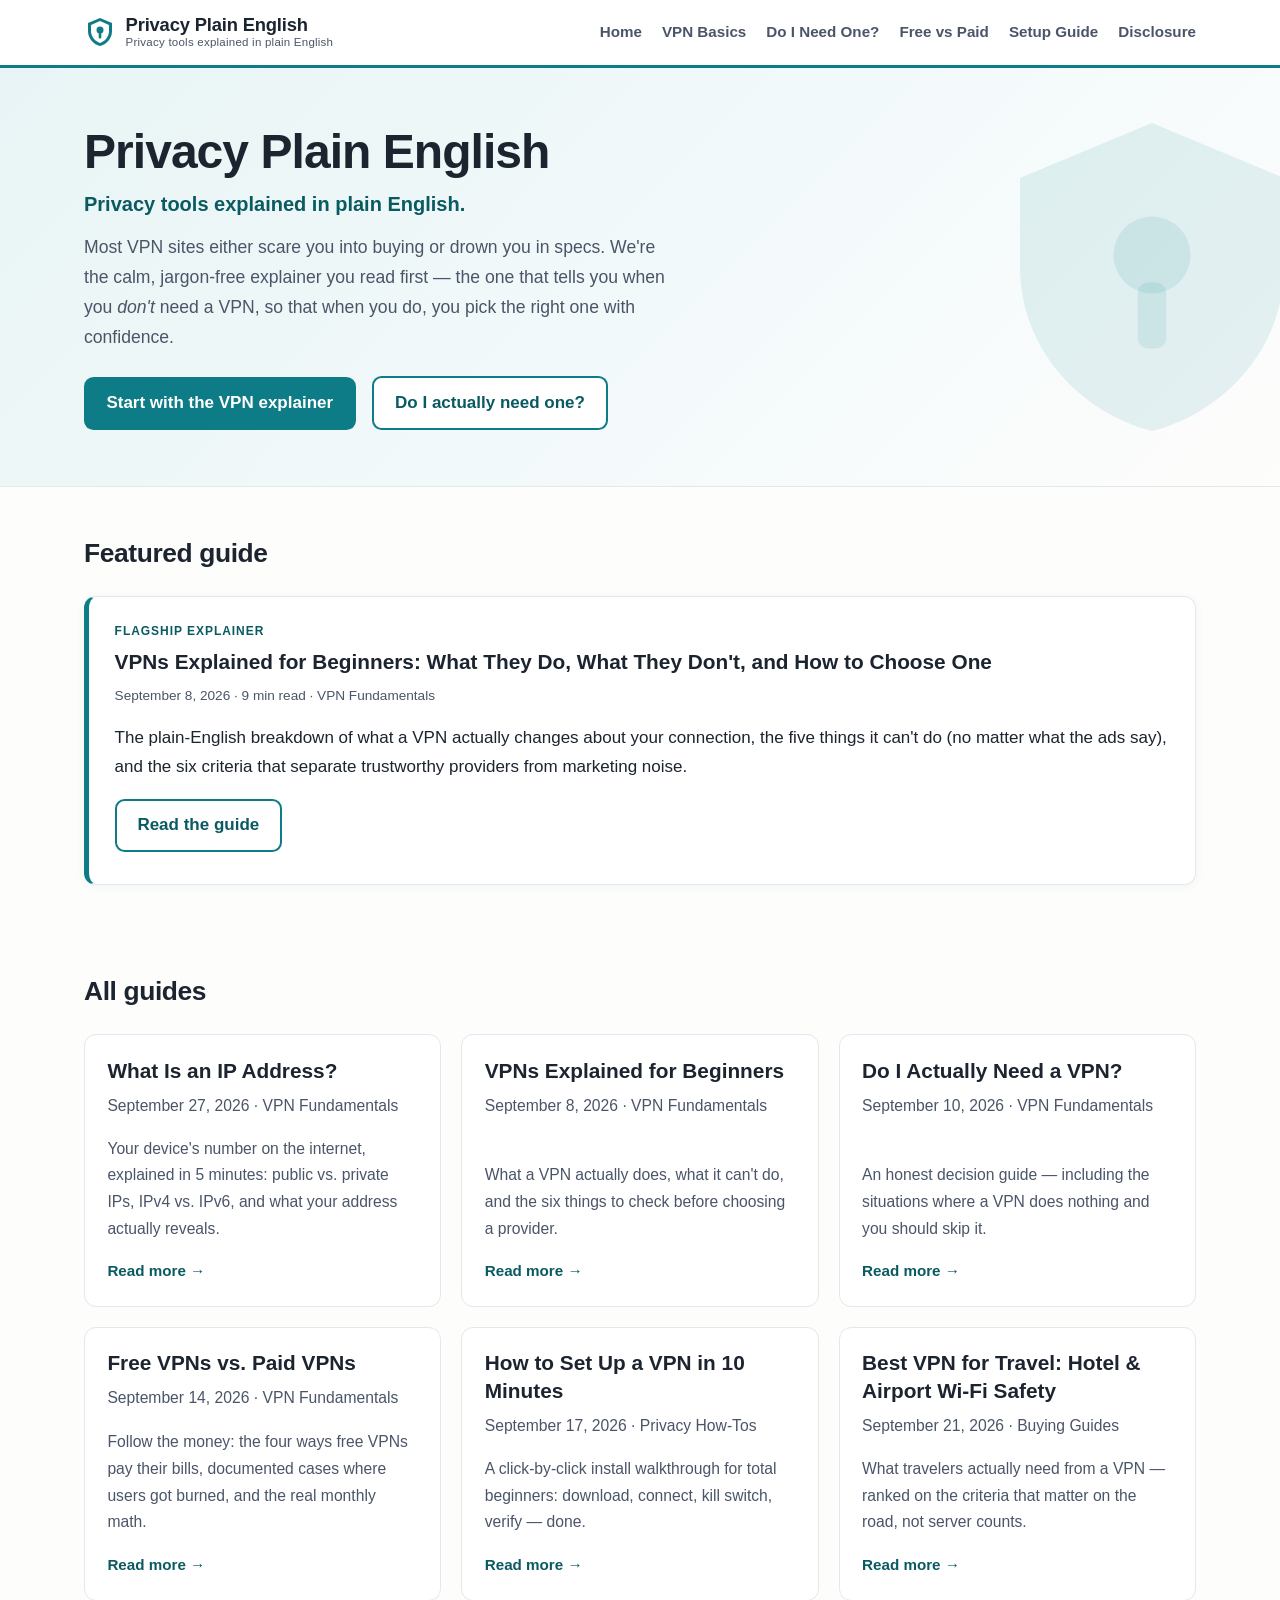
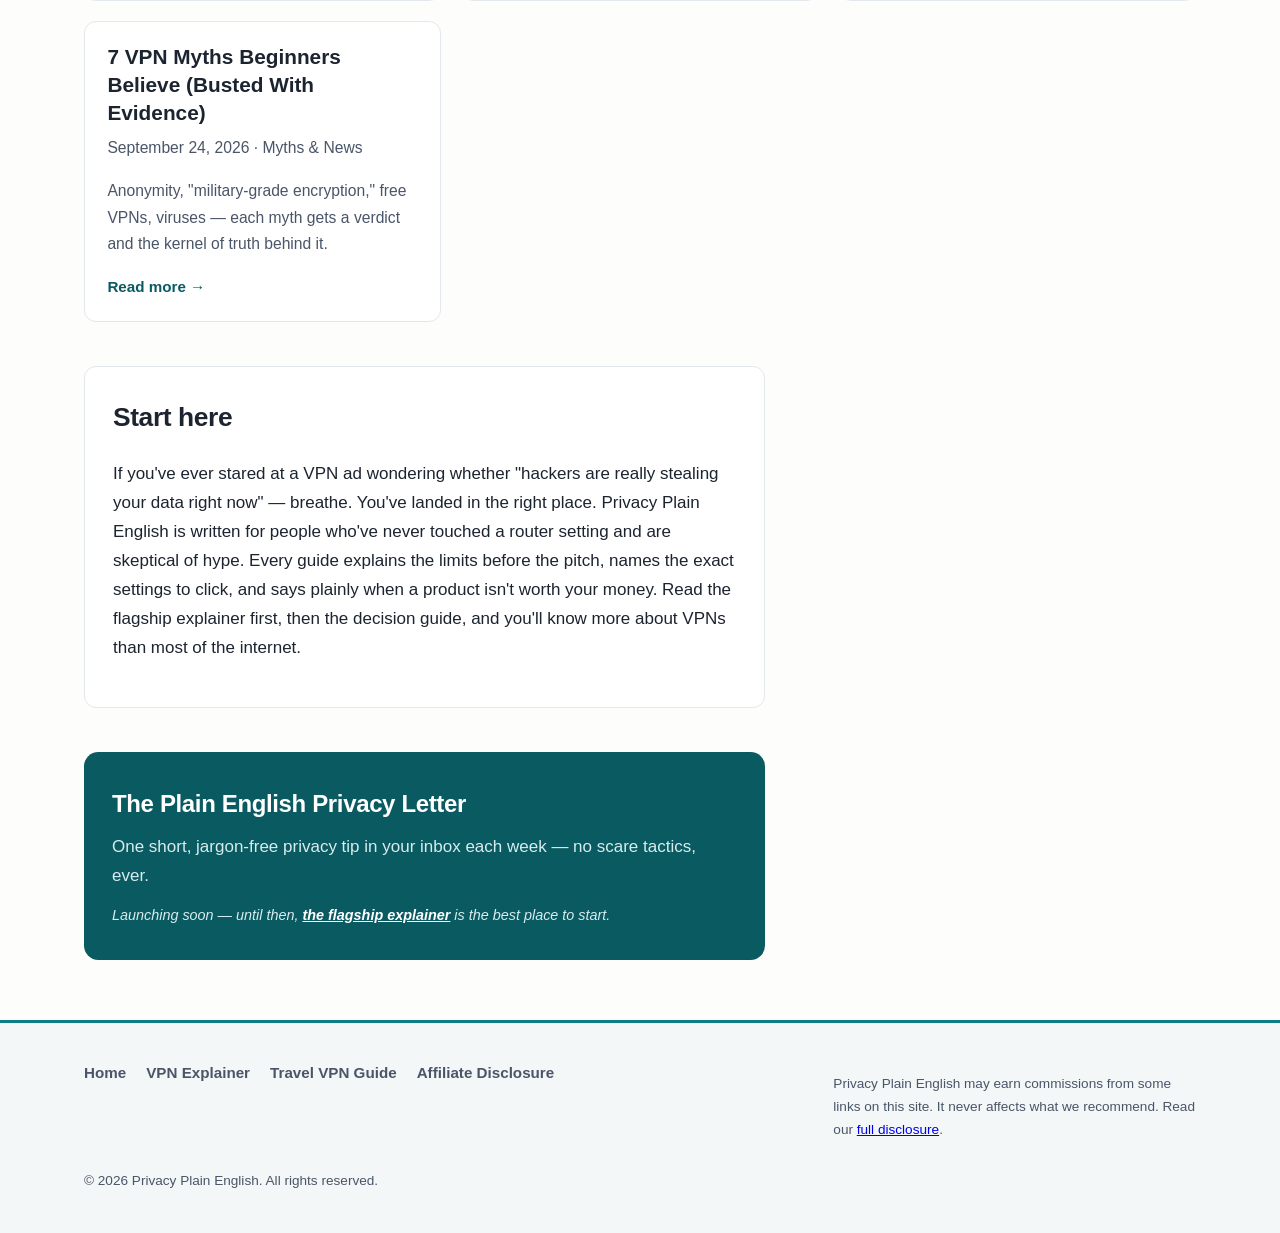
==== commit 2fcab534: "Update index.html (functionality upgrade)" ====
--- a/index.html
+++ b/index.html
@@ -10,6 +10,16 @@
   <meta property="og:description" content="Calm, jargon-free VPN and privacy guides for absolute beginners. We tell you when you don't need a VPN, so you can trust us when you do.">
   <meta property="og:type" content="website">
   <meta property="og:url" content="https://vpn-privacy-site.pages.dev/">
+    <script>
+  /* Apply saved/auto theme before CSS paints to avoid a flash. */
+  try {
+    var t = localStorage.getItem('ppe-theme');
+    if (t !== 'dark' && t !== 'light') {
+      t = (window.matchMedia && window.matchMedia('(prefers-color-scheme: dark)').matches) ? 'dark' : 'light';
+    }
+    document.documentElement.setAttribute('data-theme', t);
+  } catch (e) {}
+  </script>
   <link rel="stylesheet" href="styles.css">
 </head>
 <body>
@@ -153,6 +163,7 @@
     </div>
   </footer>
 
+  <script src="assets/site.js" defer></script>
   <script>
     (function () {
       var toggle = document.getElementById('navToggle');
--- a/styles.css
+++ b/styles.css
@@ -15,6 +15,30 @@
 
 * { box-sizing: border-box; }
 
+/* Skip link: visible only on keyboard focus */
+.skip-link {
+  position: absolute;
+  left: 1rem;
+  top: -4rem;
+  background: var(--accent-dark);
+  color: #fff;
+  padding: 0.6rem 1rem;
+  border-radius: 0.5rem;
+  z-index: 100;
+  text-decoration: none;
+  font-weight: 700;
+  transition: top 0.15s ease;
+}
+
+.skip-link:focus-visible { top: 0.75rem; }
+
+/* Consistent, visible keyboard focus for every interactive element */
+a:focus-visible, button:focus-visible {
+  outline: 3px solid var(--accent);
+  outline-offset: 2px;
+  border-radius: 0.25rem;
+}
+
 html { -webkit-text-size-adjust: 100%; scroll-behavior: smooth; }
 
 body {
@@ -127,6 +151,27 @@
   background: linear-gradient(135deg, var(--accent-soft) 0%, #f4fafb 60%, var(--paper) 100%);
   border-bottom: 1px solid var(--line);
   padding: 3.5rem 0 3rem;
+  position: relative;
+  overflow: hidden;
+}
+
+/* Faint brand-shield watermark — decorative only (CSS background, not read by AT) */
+.hero::before {
+  content: "";
+  position: absolute;
+  right: -3rem;
+  top: 50%;
+  transform: translateY(-50%);
+  width: 22rem;
+  height: 22rem;
+  background: url("data:image/svg+xml,%3Csvg xmlns='http://www.w3.org/2000/svg' viewBox='0 0 32 32'%3E%3Cpath d='M16 2 L28 7 V15 C28 23 22 28.5 16 30 C10 28.5 4 23 4 15 V7 Z' fill='%230e7c86' fill-opacity='0.10'/%3E%3Ccircle cx='16' cy='14' r='3.5' fill='%230e7c86' fill-opacity='0.10'/%3E%3Crect x='14.7' y='16.5' width='2.6' height='6' rx='1' fill='%230e7c86' fill-opacity='0.10'/%3E%3C/svg%3E") no-repeat center / contain;
+  pointer-events: none;
+}
+
+.hero .wrap { position: relative; }
+
+@media (max-width: 719px) {
+  .hero::before { width: 11rem; height: 11rem; right: -2.5rem; }
 }
 
 .hero h1 {
@@ -229,6 +274,18 @@
   background: var(--card);
   display: flex;
   flex-direction: column;
+  transition: transform 0.18s ease, box-shadow 0.18s ease, border-color 0.18s ease;
+}
+
+.card:hover {
+  transform: translateY(-3px);
+  box-shadow: 0 8px 24px rgba(14, 124, 134, 0.12);
+  border-color: #bcdfe2;
+}
+
+@media (prefers-reduced-motion: reduce) {
+  .card, .skip-link { transition: none; }
+  .card:hover { transform: none; }
 }
 
 .card p { color: var(--ink-soft); margin: 0 0 1rem; font-size: 0.98rem; flex: 1; }
@@ -267,7 +324,16 @@
 }
 
 .newsletter-card h2 { margin: 0 0 0.5rem; font-size: 1.5rem; }
-.newsletter-card p { margin: 0; color: #d7ecee; }
+.newsletter-card p { margin: 0 0 0.75rem; color: #d7ecee; }
+.newsletter-card p:last-child { margin-bottom: 0; }
+.newsletter-card a { color: #fff; text-decoration: underline; font-weight: 600; }
+.newsletter-card a:hover, .newsletter-card a:focus-visible { color: #fff; text-decoration-thickness: 2px; }
+
+.newsletter-soon {
+  font-size: 0.9rem;
+  color: #cfe6e8;
+  font-style: italic;
+}
 
 /* ---------- Article pages ---------- */
 
